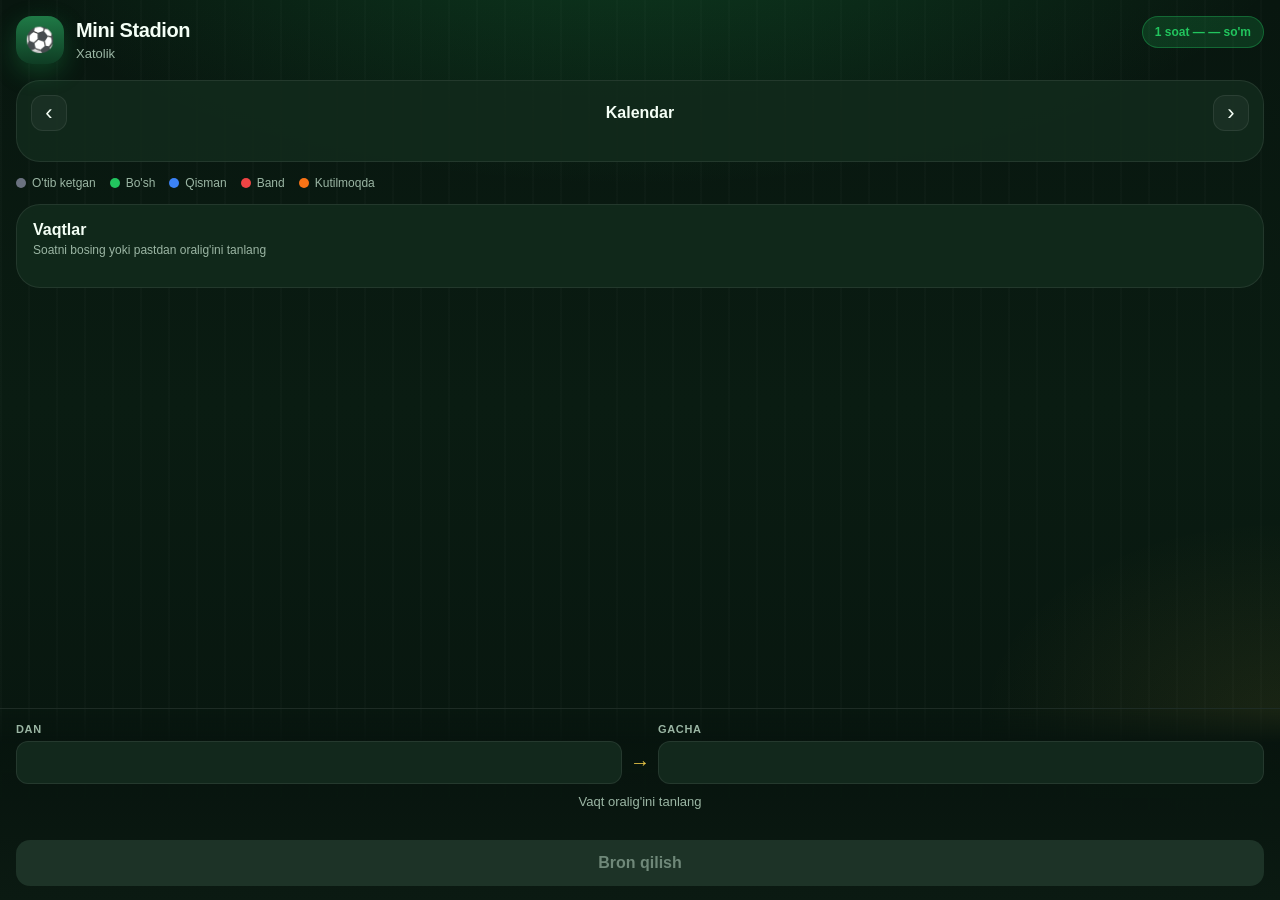
==== webapp/index.html @ 85aba0de "Add files via upload" ====
<!DOCTYPE html>
<html lang="uz">
<head>
  <meta charset="UTF-8" />
  <meta name="viewport" content="width=device-width, initial-scale=1, maximum-scale=1, user-scalable=no, viewport-fit=cover" />
  <title>Mini Stadion</title>
  <script src="https://telegram.org/js/telegram-web-app.js"></script>
  <link rel="stylesheet" href="./assets/style.css" />
</head>
<body>
  <div class="bg"></div>
  <header class="top">
    <div class="brand">
      <div class="logo">⚽</div>
      <div>
        <h1 id="stadiumName">Mini Stadion</h1>
        <p id="stadiumAddr" class="muted">Yuklanmoqda…</p>
      </div>
    </div>
    <div class="price-chip" id="priceChip">1 soat — — so'm</div>
  </header>

  <div class="calendar-wrap">
    <div class="cal-head">
      <button type="button" class="cal-nav" id="calPrev" aria-label="Oldingi oy">‹</button>
      <h2 id="calTitle">Kalendar</h2>
      <button type="button" class="cal-nav" id="calNext" aria-label="Keyingi oy">›</button>
    </div>
    <div class="cal-weekdays" id="calWeekdays"></div>
    <div class="cal-grid" id="calGrid"></div>
  </div>


  <div class="legend">
    <span><i class="dot gray"></i> O'tib ketgan</span>
    <span><i class="dot green"></i> Bo'sh</span>
    <span><i class="dot blue"></i> Qisman</span>
    <span><i class="dot red"></i> Band</span>
    <span><i class="dot orange"></i> Kutilmoqda</span>
  </div>

  <section class="sheet">
    <div class="sheet-head">
      <h2 id="dayTitle">Vaqtlar</h2>
      <p class="hint">Soatni bosing yoki pastdan oralig'ini tanlang</p>
    </div>
    <div class="hours" id="hours"></div>
  </section>

  <section class="book-panel" id="bookPanel">
    <div class="pickers">
      <label>
        Dan
        <select id="startSel"></select>
      </label>
      <div class="arrow">→</div>
      <label>
        Gacha
        <select id="endSel"></select>
      </label>
    </div>
    <div class="summary" id="summary">
      Vaqt oralig'ini tanlang
    </div>
    <button type="button" class="cta" id="bookBtn" disabled>Bron qilish</button>
  </section>

  <div class="toast" id="toast" hidden></div>

  <div class="modal" id="okModal" hidden>
    <div class="modal-card">
      <div class="ok-icon">✅</div>
      <h3>Bron yaratildi</h3>
      <p id="okText"></p>
      <p class="muted">Botga o'ting: kartaga pul o'tkazib, skrinshot yuboring. Admin tasdiqlagach vaqt qizil bo'ladi.</p>
      <button type="button" class="cta" id="closeBtn">Botga qaytish</button>
    </div>
  </div>

  <script src="./config.js"></script>
  <script src="./assets/app.js"></script>
</body>
</html>
---- webapp/assets/style.css ----
:root {
  --bg: #07140e;
  --bg2: #0d2418;
  --card: rgba(18, 42, 28, 0.92);
  --line: rgba(255, 255, 255, 0.08);
  --text: #f4fff6;
  --muted: #9bb6a4;
  --green: #22c55e;
  --green-dim: rgba(34, 197, 94, 0.18);
  --blue: #3b82f6;
  --blue-dim: rgba(59, 130, 246, 0.2);
  --red: #ef4444;
  --red-dim: rgba(239, 68, 68, 0.2);
  --orange: #f97316;
  --orange-dim: rgba(249, 115, 22, 0.22);
  --gold: #e8c547;
  --radius: 18px;
}

* { box-sizing: border-box; -webkit-tap-highlight-color: transparent; }
html, body { margin: 0; min-height: 100%; }
body {
  font-family: -apple-system, BlinkMacSystemFont, "Segoe UI", Roboto, "Helvetica Neue", Arial, sans-serif;
  background: var(--bg);
  color: var(--text);
  padding: 16px 16px calc(220px + env(safe-area-inset-bottom));
}

.bg {
  position: fixed;
  inset: 0;
  z-index: -1;
  background:
    radial-gradient(1200px 500px at 50% -10%, rgba(34, 197, 94, 0.22), transparent 55%),
    radial-gradient(600px 400px at 100% 80%, rgba(232, 197, 71, 0.08), transparent 50%),
    repeating-linear-gradient(
      90deg,
      rgba(255,255,255,0.015) 0 2px,
      transparent 2px 28px
    ),
    linear-gradient(180deg, #08160f 0%, #0a1c12 45%, #07140e 100%);
}

.top {
  display: flex;
  justify-content: space-between;
  align-items: flex-start;
  gap: 12px;
  margin-bottom: 16px;
}
.brand { display: flex; gap: 12px; align-items: center; }
.logo {
  width: 48px; height: 48px; border-radius: 16px;
  display: grid; place-items: center;
  background: linear-gradient(180deg, #1f7a46, #0f3d24);
  box-shadow: 0 8px 24px rgba(34, 197, 94, 0.25);
  font-size: 24px;
}
h1 { margin: 0; font-size: 20px; letter-spacing: -0.02em; }
.muted { color: var(--muted); margin: 4px 0 0; font-size: 13px; }
.price-chip {
  flex-shrink: 0;
  background: var(--green-dim);
  color: var(--green);
  border: 1px solid rgba(34, 197, 94, 0.35);
  border-radius: 999px;
  padding: 8px 12px;
  font-size: 12px;
  font-weight: 700;
  white-space: nowrap;
}

.dates {
  display: none;
}
.calendar-wrap {
  background: var(--card);
  border: 1px solid var(--line);
  border-radius: 24px;
  padding: 14px;
  margin-bottom: 14px;
}
.cal-head {
  display: flex;
  align-items: center;
  justify-content: space-between;
  gap: 8px;
  margin-bottom: 10px;
}
.cal-head h2 { margin: 0; font-size: 16px; }
.cal-nav {
  width: 36px; height: 36px;
  border: 1px solid var(--line);
  background: rgba(255,255,255,0.04);
  color: var(--text);
  border-radius: 12px;
  font-size: 22px;
  cursor: pointer;
}
.cal-nav:disabled { opacity: 0.3; cursor: not-allowed; }
.cal-weekdays, .cal-grid {
  display: grid;
  grid-template-columns: repeat(7, 1fr);
  gap: 4px;
}
.cal-weekdays { margin-bottom: 6px; }
.cal-weekdays div {
  text-align: center;
  font-size: 11px;
  color: var(--muted);
  font-weight: 700;
  padding: 4px 0;
}
.cal-day {
  aspect-ratio: 1;
  border: 1px solid transparent;
  background: rgba(255,255,255,0.04);
  color: var(--text);
  border-radius: 12px;
  font-size: 14px;
  font-weight: 700;
  cursor: pointer;
}
.cal-day.empty { background: transparent; cursor: default; }
.cal-day.today { border-color: rgba(34, 197, 94, 0.55); }
.cal-day.active {
  background: linear-gradient(180deg, #1c8a4b, #136b3a);
  color: #fff;
}
.cal-day.past {
  background: #2a2d2b;
  color: #7d847f;
  cursor: pointer;
}
.cal-day.past.active {
  background: #3f4441;
  color: #c5c9c6;
}

.legend {
  display: flex;
  flex-wrap: wrap;
  gap: 10px 14px;
  font-size: 12px;
  color: var(--muted);
  margin-bottom: 14px;
}
.legend span { display: flex; align-items: center; gap: 6px; }
.dot {
  width: 10px; height: 10px; border-radius: 50%; display: inline-block;
}
.dot.green { background: var(--green); }
.dot.blue { background: var(--blue); }
.dot.red { background: var(--red); }
.dot.orange { background: var(--orange); }
.dot.gray { background: #6b7280; }

.sheet {
  background: var(--card);
  border: 1px solid var(--line);
  border-radius: 24px;
  padding: 16px;
  backdrop-filter: blur(12px);
}
.sheet-head h2 { margin: 0; font-size: 16px; }
.hint { margin: 4px 0 14px; color: var(--muted); font-size: 12px; }

.hours {
  display: grid;
  grid-template-columns: 1fr 1fr;
  gap: 8px;
}
.hour {
  border: 1px solid var(--line);
  background: rgba(0,0,0,0.18);
  border-radius: 14px;
  padding: 10px 10px 10px 12px;
  text-align: left;
  color: var(--text);
  cursor: pointer;
  position: relative;
  overflow: hidden;
  min-height: 58px;
}
.hour::before {
  content: "";
  position: absolute;
  left: 0; top: 0; bottom: 0;
  width: 5px;
}
.hour .t { font-weight: 800; font-size: 14px; letter-spacing: -0.02em; }
.hour .s { font-size: 11px; color: var(--muted); margin-top: 3px; }
.hour.green::before { background: var(--green); }
.hour.green { background: var(--green-dim); }
.hour.blue::before { background: var(--blue); }
.hour.blue { background: var(--blue-dim); }
.hour.red::before { background: var(--red); }
.hour.red { background: var(--red-dim); cursor: not-allowed; }
.hour.orange::before { background: var(--orange); }
.hour.orange { background: var(--orange-dim); cursor: not-allowed; }
.hour.past,
.hour.past.green,
.hour.past.blue,
.hour.past.red,
.hour.past.orange {
  background: #2a2d2b;
  color: #9ca3af;
  cursor: not-allowed;
  opacity: 1;
  filter: none;
}
.hour.past::before { background: #6b7280; }
.hour.past .s { color: #9ca3af; }
.hour.in-range {
  outline: 2px solid var(--gold);
  outline-offset: -2px;
}

.book-panel {
  position: fixed;
  left: 0; right: 0; bottom: 0;
  padding: 14px 16px calc(14px + env(safe-area-inset-bottom));
  background: linear-gradient(180deg, rgba(7,20,14,0), rgba(7,20,14,0.95) 18%, #0b1a12);
  border-top: 1px solid var(--line);
}
.pickers {
  display: grid;
  grid-template-columns: 1fr auto 1fr;
  gap: 8px;
  align-items: end;
  margin-bottom: 10px;
}
.pickers label {
  display: flex;
  flex-direction: column;
  gap: 6px;
  font-size: 11px;
  color: var(--muted);
  font-weight: 700;
  text-transform: uppercase;
  letter-spacing: 0.06em;
}
.pickers select {
  appearance: none;
  width: 100%;
  border: 1px solid var(--line);
  background: #12281c;
  color: var(--text);
  border-radius: 12px;
  padding: 12px;
  font-size: 16px;
  font-weight: 700;
}
.arrow { color: var(--gold); font-size: 20px; padding-bottom: 10px; }
.summary {
  text-align: center;
  font-size: 13px;
  color: var(--muted);
  min-height: 36px;
  margin-bottom: 10px;
}
.summary b { color: var(--text); }
.summary .sum { color: var(--gold); font-size: 18px; }

.cta {
  width: 100%;
  border: 0;
  border-radius: 14px;
  padding: 14px;
  font-size: 16px;
  font-weight: 800;
  color: #052010;
  background: linear-gradient(180deg, #4ade80, #22c55e);
  cursor: pointer;
  box-shadow: 0 10px 24px rgba(34, 197, 94, 0.28);
}
.cta:disabled {
  background: #1d3327;
  color: #6f8879;
  box-shadow: none;
  cursor: not-allowed;
}

.toast {
  position: fixed;
  left: 16px; right: 16px; top: 16px;
  background: #3f1d1d;
  color: #fecaca;
  border: 1px solid #7f1d1d;
  padding: 12px 14px;
  border-radius: 12px;
  z-index: 20;
  font-size: 14px;
}

.modal {
  position: fixed; inset: 0;
  background: rgba(0,0,0,0.55);
  display: grid; place-items: center;
  padding: 20px;
  z-index: 30;
}
.modal[hidden], .toast[hidden] { display: none !important; }
.modal-card {
  background: #12281c;
  border: 1px solid var(--line);
  border-radius: 22px;
  padding: 22px;
  width: min(420px, 100%);
  text-align: center;
}
.ok-icon { font-size: 36px; margin-bottom: 8px; }
.modal-card h3 { margin: 0 0 8px; }
.modal-card p { margin: 0 0 10px; color: var(--text); }
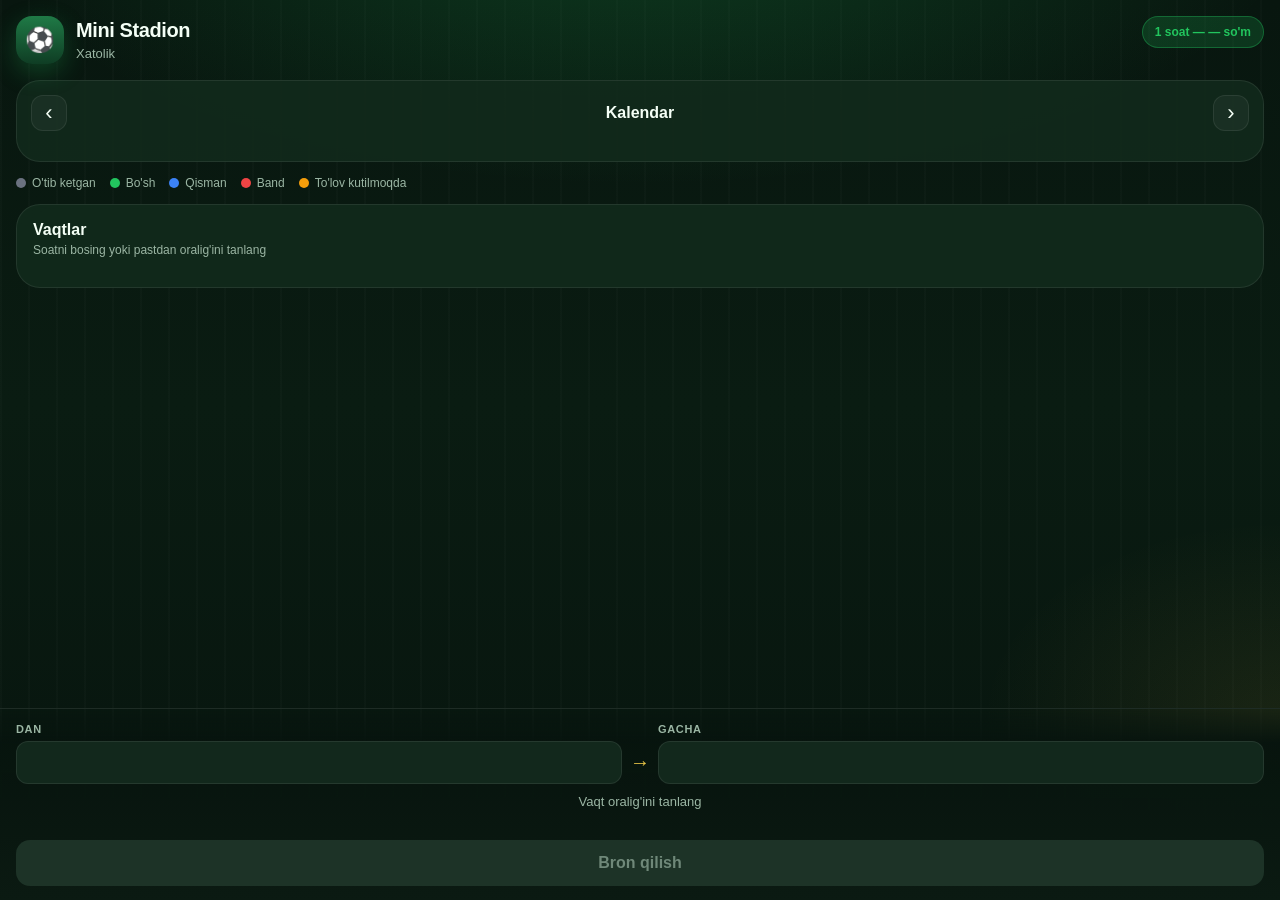
==== commit 4511a52e: "Add files via upload" ====
--- a/webapp/index.html
+++ b/webapp/index.html
@@ -5,7 +5,7 @@
   <meta name="viewport" content="width=device-width, initial-scale=1, maximum-scale=1, user-scalable=no, viewport-fit=cover" />
   <title>Mini Stadion</title>
   <script src="https://telegram.org/js/telegram-web-app.js"></script>
-  <link rel="stylesheet" href="./assets/style.css" />
+  <link rel="stylesheet" href="./assets/style.css?v=20260921b" />
 </head>
 <body>
   <div class="bg"></div>
@@ -36,7 +36,12 @@
     <span><i class="dot green"></i> Bo'sh</span>
     <span><i class="dot blue"></i> Qisman</span>
     <span><i class="dot red"></i> Band</span>
-    <span><i class="dot orange"></i> Kutilmoqda</span>
+    <span><i class="dot orange"></i> To'lov kutilmoqda</span>
+  </div>
+
+  <div class="stale-banner" id="staleBanner" hidden>
+    ⚠️ Ma'lumot eskirgan bo'lishi mumkin — bot bazasi bilan sinxronlanmadi.
+    Karta raqamini to'g'ri sozlang va botni qayta ishga tushiring.
   </div>
 
   <section class="sheet">
@@ -70,14 +75,14 @@
   <div class="modal" id="okModal" hidden>
     <div class="modal-card">
       <div class="ok-icon">✅</div>
-      <h3>Bron yaratildi</h3>
+      <h3 id="okTitle">Bron yaratildi</h3>
       <p id="okText"></p>
-      <p class="muted">Botga o'ting: kartaga pul o'tkazib, skrinshot yuboring. Admin tasdiqlagach vaqt qizil bo'ladi.</p>
-      <button type="button" class="cta" id="closeBtn">Botga qaytish</button>
+      <p class="muted" id="okHint">Keyin botga o'tib, kartaga pul o'tkazing va skrinshot yuboring. Bekor qilish kerak bo'lsa admin bilan bog'laning.</p>
+      <button type="button" class="cta" id="closeBtn">Davom etish</button>
     </div>
   </div>
 
-  <script src="./config.js"></script>
-  <script src="./assets/app.js"></script>
+  <script src="./config.js?v=20260921b"></script>
+  <script src="./assets/app.js?v=20260921b"></script>
 </body>
 </html>
--- a/webapp/assets/style.css
+++ b/webapp/assets/style.css
@@ -13,6 +13,8 @@
   --red-dim: rgba(239, 68, 68, 0.2);
   --orange: #f97316;
   --orange-dim: rgba(249, 115, 22, 0.22);
+  --amber: #f59e0b;
+  --amber-dim: rgba(245, 158, 11, 0.22);
   --gold: #e8c547;
   --radius: 18px;
 }
@@ -136,6 +138,14 @@
   background: #3f4441;
   color: #c5c9c6;
 }
+.cal-day.rest {
+  background: #241c12;
+  color: #a78b6d;
+}
+.cal-day.busy-red { box-shadow: inset 0 -4px 0 #ef4444; }
+.cal-day.busy-amber { box-shadow: inset 0 -4px 0 #f59e0b; }
+.cal-day.busy-orange { box-shadow: inset 0 -4px 0 #f59e0b; }
+.cal-day.busy-blue { box-shadow: inset 0 -4px 0 #3b82f6; }
 
 .legend {
   display: flex;
@@ -146,13 +156,24 @@
   margin-bottom: 14px;
 }
 .legend span { display: flex; align-items: center; gap: 6px; }
+
+.stale-banner {
+  background: rgba(245, 158, 11, 0.16);
+  border: 1px solid rgba(245, 158, 11, 0.45);
+  color: #fde68a;
+  border-radius: 14px;
+  padding: 10px 14px;
+  font-size: 13px;
+  margin-bottom: 14px;
+  line-height: 1.45;
+}
 .dot {
   width: 10px; height: 10px; border-radius: 50%; display: inline-block;
 }
 .dot.green { background: var(--green); }
 .dot.blue { background: var(--blue); }
 .dot.red { background: var(--red); }
-.dot.orange { background: var(--orange); }
+.dot.orange { background: var(--amber); }
 .dot.gray { background: #6b7280; }
 
 .sheet {
@@ -189,22 +210,33 @@
   width: 5px;
 }
 .hour .t { font-weight: 800; font-size: 14px; letter-spacing: -0.02em; }
-.hour .s { font-size: 11px; color: var(--muted); margin-top: 3px; }
+.hour .s { font-size: 11px; margin-top: 3px; opacity: 0.9; white-space: nowrap; overflow: hidden; text-overflow: ellipsis; }
+.hour.green .s { color: #b9f5cb; }
+.hour.blue .s { color: #cfe3ff; }
+.hour.red .s, .hour.amber .s, .hour.orange .s { color: #ffe4bd; font-weight: 600; }
 .hour.green::before { background: var(--green); }
-.hour.green { background: var(--green-dim); }
-.hour.blue::before { background: var(--blue); }
-.hour.blue { background: var(--blue-dim); }
-.hour.red::before { background: var(--red); }
-.hour.red { background: var(--red-dim); cursor: not-allowed; }
-.hour.orange::before { background: var(--orange); }
-.hour.orange { background: var(--orange-dim); cursor: not-allowed; }
+.hour.green,
+.hour[data-color="green"] { background: rgba(34, 197, 94, 0.34) !important; color: #dcfce7 !important; }
+.hour.blue::before { background: #3b82f6; }
+.hour.blue,
+.hour[data-color="blue"] { background: rgba(37, 99, 235, 0.5) !important; color: #dbeafe !important; }
+.hour.red::before { background: #ef4444; }
+.hour.red,
+.hour[data-color="red"] { background: rgba(220, 38, 38, 0.52) !important; color: #fecaca !important; cursor: not-allowed; }
+.hour.orange::before,
+.hour.amber::before { background: #f59e0b; }
+.hour.orange,
+.hour[data-color="orange"],
+.hour.amber,
+.hour[data-color="amber"] { background: rgba(245, 158, 11, 0.5) !important; color: #fef3c7 !important; cursor: not-allowed; }
 .hour.past,
 .hour.past.green,
 .hour.past.blue,
 .hour.past.red,
-.hour.past.orange {
-  background: #2a2d2b;
-  color: #9ca3af;
+.hour.past.orange,
+.hour[data-color="past"] {
+  background: #2a2d2b !important;
+  color: #9ca3af !important;
   cursor: not-allowed;
   opacity: 1;
   filter: none;
